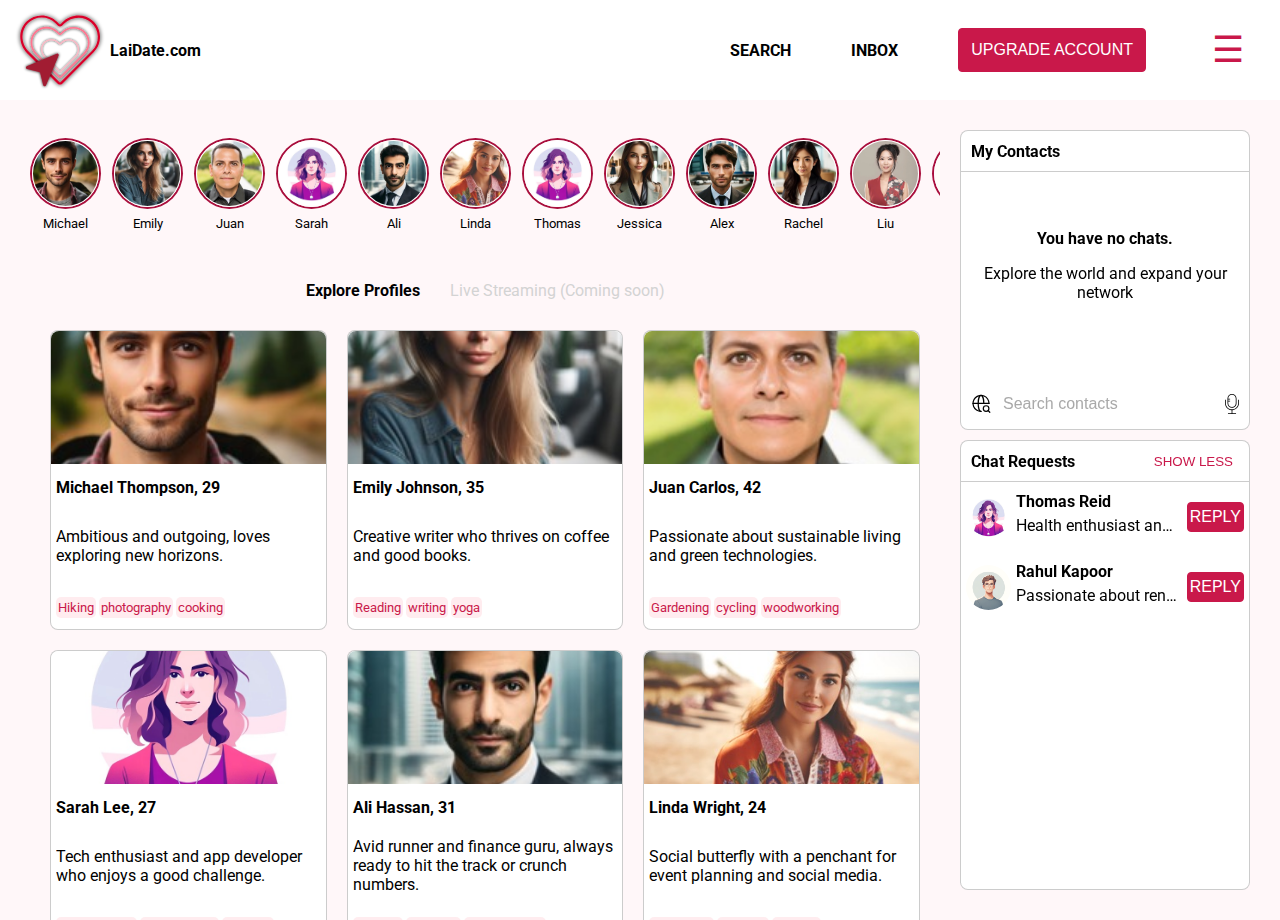
==== index.html @ 53f04664 "updated index.html" ====
<!DOCTYPE html>
<html lang="en">
  <head>
    <meta charset="UTF-8" />
    <meta name="viewport" content="width=device-width, initial-scale=1.0" />
    <title>LaiDate, match your love</title>
    <link
      href="https://fonts.googleapis.com/css2?family=Roboto:wght@400;500;700&display=swap"
      rel="stylesheet"
    />
    <link rel="stylesheet" href="main.css" />
    <script src="./data/rotating-logo.js" defer></script>
  </head>
  <body>
    <div id="main-page-header-placeholder"></div>
    <main>
      <div class="main-page-left-component-container">  
        <div class="main-page-left-upper-component-container">
          <div
            class="main-page-left-upper-component-profile-slider"
            id="main-page-profile-slider-container"
          ></div>
        </div>
        <div class="main-page-left-bottom-component-container">
          <div
            id="main-page-left-bottom-component-page-choose-content"
            class="main-page-left-bottom-component-page-choose-content"
          >
            <div class="main-page-left-bottom-component-page-choose-header">
              <strong> Explore Profiles</strong>
            </div>
            <div
              class="main-page-left-bottom-component-page-choose-header"
              style="color: lightgray"
            >
              Live Streaming (Coming soon)
            </div>
          </div>
          <div
            id="main-page-left-bottom-component-gallery-show-content"
            class="main-page-left-bottom-component-gallery-show-content"
          ></div>
        </div>
      </div>

      <div class="main-page-right-component-container">
        <div class="main-page-right-upper-component-container">
          <div class="main-page-right-upper-component-my-contacts-header">
            <span> My Contacts</span>
          </div>
          <div class="main-page-right-upper-component-chat-message-content">
            <strong id="need-to-be-hidden-strong">You have no chats.</strong>
            <p id="need-to-be-hidden-p">
              Explore the world and expand your network
            </p>
          </div>
          <div class="main-page-right-upper-component-search-bar-content">
            <img
              src="./data/search-globe.svg"
              style="width: 20px; height: 20px"
            />
            <input
              type="text"
              placeholder="Search contacts"
              class="main-page-right-upper-component-search-bar-input-content"
            />
            <button class="main-page-right-upper-component-voice-content">
              <img
                src="./data/voice-on.svg"
                style="width: 20px; height: 20px"
                alt="voice-on"
                id="main-page-right-upper-component-search-bar-voice-status"
              />
            </button>
          </div>
        </div>
        <div class="main-page-right-bottom-component-container">
          <div class="main-page-right-bottom-component-my-contacts-header">
            <span>Chat Requests</span>
            <button
              class="main-page-right-bottom-component-my-contacts-show-less-button"
            >
              SHOW LESS
            </button>
          </div>
          <div class="main-page-right-bottom-component-message-content"></div>
        </div>
      </div>
      <div id="main-page-overlay" class="main-page-overlay-container">
        <span id="main-page-overlay-close" class="main-page-overlay-close"
          >&times;</span
        >
        <img id="main-page-overlay-img" src="" class="main-page-overlay-img" />
        <div class="main-page-overlay-bottom-floating-div">
          <p>Like the picture?</p>
          <p>Communicate with this user</p>
          <button id="main-page-overlay-chat-now-button">
            <img src="./data/white-envelop.svg" />
            CHAT NOW
          </button>
        </div>
      </div>
    </main>
    <script src="main.js"></script>
    <script src="header.js"></script>
  </body>
</html>
---- main.css ----
body {
  /* all pages should copy this */
  margin: auto;
  font-family: "Roboto", sans-serif;
  background-color: #ffb3c11a;
}

main {
  /* all pages should copy this */
  position: relative;
  top: 100px;
  display: grid;
  grid-template-columns: auto 310px; /* left auto width and right 310px width*/
  width: 100vw;
  height: calc(100vh - 100px);
  padding: 20px;
  box-sizing: border-box;
}

.main-page-left-component-container {
  grid-column: 1; /* left auto fill width*/
  overflow-y: auto;
  display: flex;
  flex-direction: column;
  gap: 10px;
  padding: 10px;
  height: calc(100vh - 120px);
}

.main-page-right-component-container {
  grid-column: 2; /* right 310px width coming with margin and padding*/
  position: fixed;
  top: 120px; /* height of header 90px + margin top 10px + padding top 20px  */
  right: 20px; /* always keep right */
  display: flex;
  flex-direction: column;
  justify-content: space-between;
  width: 290px;
  height: calc(100vh - 140px);
  gap: 10px;
  padding: 10px;
}

.main-page-left-upper-component-container {
  flex: 0 1 auto;
  min-height: 100px;
  overflow-x: auto;
  white-space: nowrap;
  padding: 10px 0;
}

.main-page-left-bottom-component-container {
  flex: 1 1 auto;
  display: flex;
  flex-direction: column;
  padding: 10px;
  gap: 10px;
}

.main-page-right-upper-component-container {
  height: 40%;
  display: flex; /* for inside component */
  flex-direction: column;
  background-color: white;
  border: 1px solid rgba(0, 0, 0, 0.2);
  border-radius: 8px;
}

.main-page-right-bottom-component-container {
  height: 60%;
  background-color: white;
  border: 1px solid rgba(0, 0, 0, 0.2);
  border-radius: 8px;
}

.main-page-right-upper-component-container,
.main-page-right-bottom-component-container {
  transition: height 0.3s ease; /* smooth transition for toggling the SHOW LESS/MORE button*/
}

/* right-component */
.main-page-right-upper-component-my-contacts-header,
.main-page-right-bottom-component-my-contacts-header {
  height: 40px;
  display: flex;
  align-items: center;
  justify-content: space-between;
  font-weight: 700;
  border-radius: 8px 8px 0 0;
  border-bottom: 1px solid rgba(0, 0, 0, 0.2);
  padding-left: 10px;
  padding-right: 10px;
}

.main-page-right-upper-component-chat-message-content {
  flex-grow: 1; /* take the rest height */
  display: flex;
  flex-direction: column;
  align-items: center;
  justify-content: center;
  overflow-y: auto;
  text-align: center;
  margin-top: 5px;
  margin-bottom: 10px;
}

.main-page-right-upper-component-search-bar-content {
  height: 40px;
  display: flex;
  align-items: center;
  padding: 5px 10px 5px 10px;
  gap: 10px;
}

.main-page-right-upper-component-search-bar-content img {
  cursor: pointer;
}

.main-page-right-upper-component-search-bar-input-content {
  flex-grow: 1;
  height: 30px;
  border: none;
  color: darkgray;
  font-size: medium;
  background-color: transparent;
}

.main-page-right-upper-component-search-bar-input-content::placeholder {
  color: darkgray;
}
.main-page-right-upper-component-search-bar-input-content:focus {
  outline: none;
}

.main-page-right-upper-component-voice-content {
  width: 20px;
  height: 20px;
  border: none;
  background-color: transparent;
  padding: 0;
}

.main-page-right-bottom-component-my-contacts-show-less-button {
  border: none;
  background-color: white;
  color: #c9184a;
  cursor: pointer;
  text-transform: uppercase;
}

/* left upper component */
.main-page-left-upper-component-profile-slider {
  display: flex;
  height: 100%;
}
.main-page-left-upper-component-one-profile {
  display: inline-block;
  width: 80px;
  height: 80px;
  text-align: center;
  margin-right: 13px;
  margin-left: 2px;
}

.main-page-left-upper-component-one-profile img {
  width: 65px;
  height: 65px;
  border-radius: 50%;
  object-fit: cover;
  border: 1px solid white;
  box-shadow: 0 0 0 2px #a90f3d;
}

.main-page-left-upper-component-one-profile p {
  font-size: small;
  margin-top: 5px;
  height: 10px;
}

/* left bottom component */
.main-page-left-bottom-component-page-choose-content {
  display: flex;
  justify-content: center;
  align-items: center;
  height: 40px;
  gap: 30px;
}

.main-page-left-bottom-component-page-choose-header:hover,
.main-page-left-bottom-component-page-choose-header:focus {
  color: #a90f3d;
}

/* overlay */
.main-page-overlay-container {
  display: none; /* hide it at initilization */
  position: fixed;
  top: 0;
  left: 0;
  right: 0;
  bottom: 0;
  background: rgba(0, 0, 0, 0.8);
  align-items: center;
  justify-content: center;
  z-index: 2000;
  flex-direction: column;
}
.main-page-overlay-img {
  width: 350px;
  height: 550px;
}
.main-page-overlay-close {
  position: absolute;
  top: 10px;
  right: 20px;
  font-size: 30px;
  font-weight: bold;
  color: white;
  cursor: pointer;
}
.main-page-overlay-close:hover {
  color: #c9184a;
}
.main-page-overlay-bottom-floating-div {
  position: absolute;
  bottom: 350px;
  width: 350px;
  height: 120px;
  background: rgba(255, 255, 255, 0.7);
  color: black;
  padding: 10px;
  text-align: center;
  line-height: 2;
}
.main-page-overlay-bottom-floating-div p {
  margin: 0;
}
.main-page-overlay-bottom-floating-div button {
  width: 150px;
  height: 40px;
  background-color: #c9184a;
  border: 1px solid #a90f3d;
  box-shadow: 0px 8px 16px 0px rgba(0, 0, 0, 0.5);
  color: white;
  border-radius: 4px;
  cursor: pointer;
  text-align: center;
  padding: 5px 10px;
  margin-top: 5px;
  line-height: 30px;
}
.main-page-overlay-bottom-floating-div button:hover {
  background-color: #a90f3d;
  transition: height 0.3s ease;
}
.main-page-overlay-bottom-floating-div button img {
  width: 20px;
  height: 20px;
  vertical-align: middle;
  margin-bottom: 2px;
  margin-right: 3px;
}

/* right bottom component */
.main-page-right-bottom-component-message-content {
  display: flex;
  flex-direction: column;
  overflow-y: scroll;
  height: 90%;
  margin-top: 5px;
  margin-bottom: 10px;
  gap: 10px;
}
.main-page-right-bottom-component-one-chat-request {
  display: flex;
  height: 60px;
  width: 288px;
  align-items: center;
}
.main-page-right-bottom-component-one-chat-request-image {
  width: 45px;
  height: 45px;
  border-radius: 50%;
  margin-left: 5px;
  margin-right: 5px;
  object-fit: cover;
}
.main-page-right-bottom-component-one-chat-request-user-info-content {
  height: 100%;
  flex: 1;
  overflow: hidden;
}
.main-page-right-bottom-component-one-chat-request-name,
.main-page-right-upper-component-chat-message-person-name {
  font-weight: 700;
  margin-top: 5px;
  margin-bottom: 0;
  overflow: hidden;
  white-space: nowrap;
  text-overflow: ellipsis;
}
.main-page-right-bottom-component-one-chat-request-description,
.main-page-right-upper-component-chat-message-person-history {
  font-size: 16px;
  margin-top: 5px;
  margin-bottom: 0;
  overflow: hidden;
  white-space: nowrap;
  text-overflow: ellipsis;
}
.main-page-right-bottom-component-one-chat-request-reply-button {
  background-color: #c9184a;
  width: fit-content;
  color: white;
  padding: 5px 2px 5px 2px;
  font-size: inherit;
  border: 1px solid #c9184a;
  border-radius: 4px;
  cursor: pointer;
  margin-left: 5px;
  margin-right: 5px;
}
.main-page-right-bottom-component-one-chat-request-reply-button:hover {
  background-color: #a90f3d;
  transition: background-color 0.3s ease;
}

/* right upper component */
.main-page-right-upper-component-one-chat-message {
  display: flex;
  height: 60px;
  width: 288px;
  align-items: center;
}
.main-page-right-upper-component-one-chat-message-image {
  width: 45px;
  height: 45px;
  border-radius: 50%;
  margin-left: 5px;
  margin-right: 5px;
  object-fit: cover;
}

.main-page-right-upper-component-chat-message-user-info {
  height: 100%;
  flex: 1;
  overflow: hidden;
  display: flex;
  flex-direction: column;
  align-items: flex-start;
  justify-content: center;
  margin-right: 6px;
}

/* gallery card at left bottom component */
.main-page-left-bottom-component-explore-profile-gallery {
  display: flex;
  flex-wrap: wrap;
  justify-content: center;
}
.main-page-left-bottom-component-gallery-show-content {
  display: flex;
  flex-wrap: wrap;
  align-items: flex-start;
  justify-content: flex-start;
}

.main-page-left-bottom-component-profile-gallery-card {
  flex: 1 1 22%;
  min-width: 210px;
  max-width: 300px;
  height: 300px;
  margin: 10px;
  box-sizing: border-box;
  background: white;
  border-radius: 8px;
  border: 1px solid rgba(0, 0, 0, 0.2);
}
.main-page-left-bottom-component-profile-gallery-card-image {
  width: 100%;
  height: 133px;
  object-fit: cover;
  border-radius: 8px 8px 0 0;
}
.main-page-left-bottom-component-profile-gallery-card-info-content {
  display: flex;
  flex-direction: column;
  justify-content: space-between;
  padding: 5px;
  height: 145px;
}
.main-page-left-bottom-component-profile-gallery-card-info-content h4 {
  margin-top: 5px;
  margin-bottom: 5px;
}
.main-page-left-bottom-component-profile-gallery-card-info-content p {
  display: -webkit-box;
  -webkit-line-clamp: 3;
  -webkit-box-orient: vertical;
  overflow: hidden;
  text-overflow: ellipsis;
  margin-top: 5px;
  margin-bottom: 5px;
}
.main-page-left-bottom-component-profile-gallery-card-tag-list {
  top: 0;
  margin-top: 5px;
  max-height: 45px;
  overflow-y: hidden;
}
.main-page-left-bottom-component-profile-gallery-card-one-tag {
  display: inline-block;
  color: #c9184a;
  background-color: #ffb3c141;
  padding: 3px 2px 3px 2px;
  margin-top: 3px;
  margin-right: 3px;
  border-radius: 5px;
  font-size: 0.8em;
}
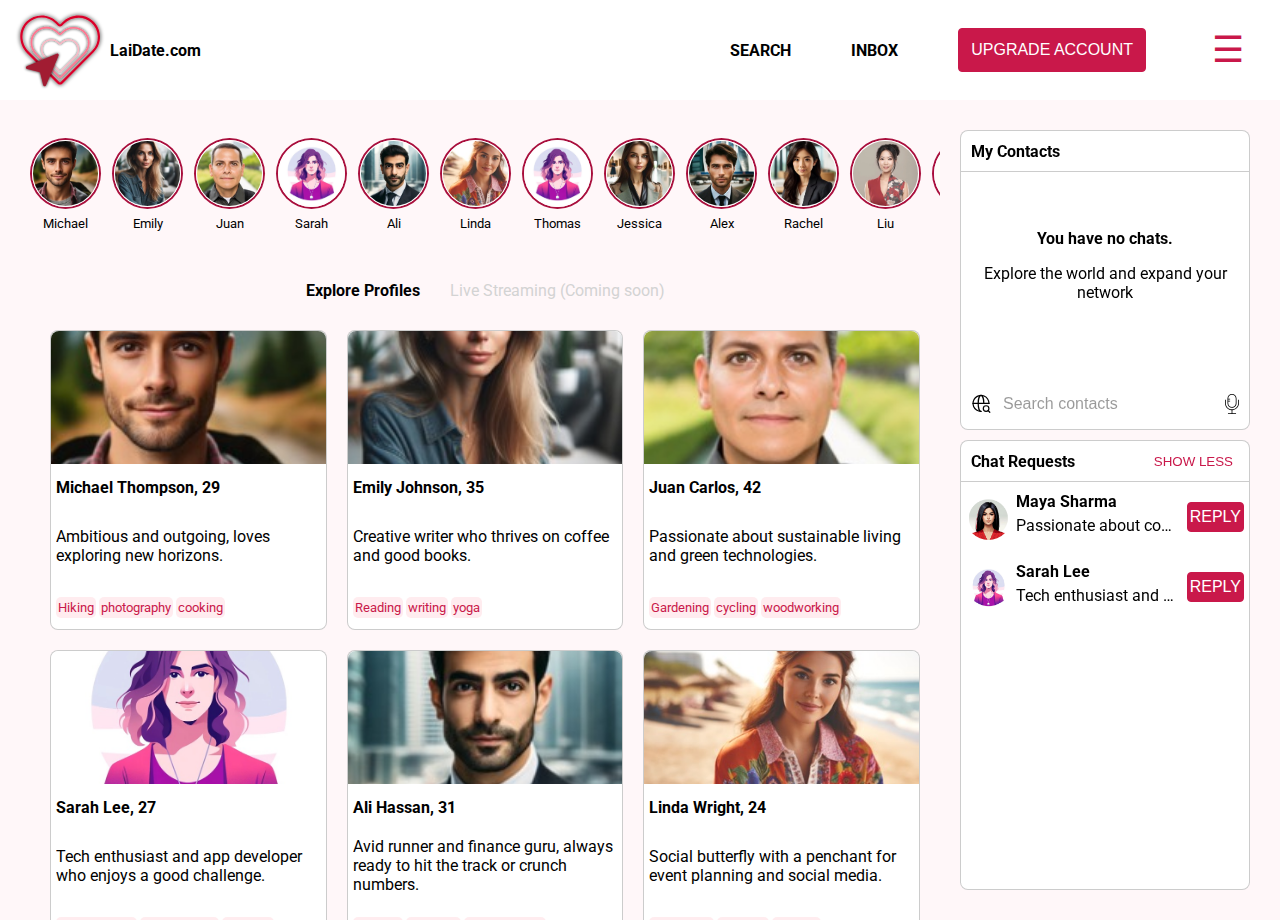
==== commit 9dd11b96: "Update global variable CSS to all pages" ====
--- a/index.html
+++ b/index.html
@@ -14,7 +14,7 @@
   <body>
     <div id="main-page-header-placeholder"></div>
     <main>
-      <div class="main-page-left-component-container">  
+      <div class="main-page-left-component-container">
         <div class="main-page-left-upper-component-container">
           <div
             class="main-page-left-upper-component-profile-slider"
@@ -31,7 +31,7 @@
             </div>
             <div
               class="main-page-left-bottom-component-page-choose-header"
-              style="color: lightgray"
+              style="color: lightgray; cursor: not-allowed"
             >
               Live Streaming (Coming soon)
             </div>
--- a/main.css
+++ b/main.css
@@ -1,8 +1,21 @@
 body {
+  --backgroundLightPink: #ffb3c11a;
+  --darkRed: #a90f3d;
+  --secondDarkRed: #c9184a;
+  --mostLightPink: #ffb3c141;
+  --lightGrey: rgba(0, 0, 0, 0.2);
+  --secondDarkGrey: rgba(0, 0, 0, 0.4);
+  --darkGrey: rgba(0, 0, 0, 0.8);
+  --whiteColor: #fff;
+  --backgroundLightBlue: #cbeef3c4;
+  --backgroundPink: #f49cbb;
+  --commonBorderRadiusPx: 8px;
+  --commonOneDimensionPaddingPx: 10px;
+  --commonTwoDimensionPaddingPx: 10px 20px;
   /* all pages should copy this */
   margin: auto;
   font-family: "Roboto", sans-serif;
-  background-color: #ffb3c11a;
+  background-color: var(--backgroundLightPink);
 }
 
 main {
@@ -23,7 +36,7 @@
   display: flex;
   flex-direction: column;
   gap: 10px;
-  padding: 10px;
+  padding: var(--commonOneDimensionPaddingPx);
   height: calc(100vh - 120px);
 }
 
@@ -38,7 +51,7 @@
   width: 290px;
   height: calc(100vh - 140px);
   gap: 10px;
-  padding: 10px;
+  padding: var(--commonOneDimensionPaddingPx);
 }
 
 .main-page-left-upper-component-container {
@@ -53,7 +66,7 @@
   flex: 1 1 auto;
   display: flex;
   flex-direction: column;
-  padding: 10px;
+  padding: var(--commonOneDimensionPaddingPx);
   gap: 10px;
 }
 
@@ -61,16 +74,16 @@
   height: 40%;
   display: flex; /* for inside component */
   flex-direction: column;
-  background-color: white;
-  border: 1px solid rgba(0, 0, 0, 0.2);
-  border-radius: 8px;
+  background-color: var(--whiteColor);
+  border: 1px solid var(--lightGrey);
+  border-radius: var(--commonBorderRadiusPx);
 }
 
 .main-page-right-bottom-component-container {
   height: 60%;
-  background-color: white;
-  border: 1px solid rgba(0, 0, 0, 0.2);
-  border-radius: 8px;
+  background-color: var(--whiteColor);
+  border: 1px solid var(--lightGrey);
+  border-radius: var(--commonBorderRadiusPx);
 }
 
 .main-page-right-upper-component-container,
@@ -87,7 +100,7 @@
   justify-content: space-between;
   font-weight: 700;
   border-radius: 8px 8px 0 0;
-  border-bottom: 1px solid rgba(0, 0, 0, 0.2);
+  border-bottom: 1px solid var(--lightGrey);
   padding-left: 10px;
   padding-right: 10px;
 }
@@ -102,6 +115,7 @@
   text-align: center;
   margin-top: 5px;
   margin-bottom: 10px;
+  cursor: pointer;
 }
 
 .main-page-right-upper-component-search-bar-content {
@@ -120,13 +134,13 @@
   flex-grow: 1;
   height: 30px;
   border: none;
-  color: darkgray;
+  color: var(--secondDarkGrey);
   font-size: medium;
   background-color: transparent;
 }
 
 .main-page-right-upper-component-search-bar-input-content::placeholder {
-  color: darkgray;
+  color: var(--secondDarkGrey);
 }
 .main-page-right-upper-component-search-bar-input-content:focus {
   outline: none;
@@ -142,8 +156,8 @@
 
 .main-page-right-bottom-component-my-contacts-show-less-button {
   border: none;
-  background-color: white;
-  color: #c9184a;
+  background-color: var(--whiteColor);
+  color: var(--secondDarkRed);
   cursor: pointer;
   text-transform: uppercase;
 }
@@ -160,6 +174,7 @@
   text-align: center;
   margin-right: 13px;
   margin-left: 2px;
+  cursor: pointer;
 }
 
 .main-page-left-upper-component-one-profile img {
@@ -167,8 +182,8 @@
   height: 65px;
   border-radius: 50%;
   object-fit: cover;
-  border: 1px solid white;
-  box-shadow: 0 0 0 2px #a90f3d;
+  border: 1px solid var(--whiteColor);
+  box-shadow: 0 0 0 2px var(--darkRed);
 }
 
 .main-page-left-upper-component-one-profile p {
@@ -188,7 +203,7 @@
 
 .main-page-left-bottom-component-page-choose-header:hover,
 .main-page-left-bottom-component-page-choose-header:focus {
-  color: #a90f3d;
+  color: var(--darkRed);
 }
 
 /* overlay */
@@ -199,7 +214,7 @@
   left: 0;
   right: 0;
   bottom: 0;
-  background: rgba(0, 0, 0, 0.8);
+  background: var(--darkGrey);
   align-items: center;
   justify-content: center;
   z-index: 2000;
@@ -215,11 +230,11 @@
   right: 20px;
   font-size: 30px;
   font-weight: bold;
-  color: white;
+  color: var(--whiteColor);
   cursor: pointer;
 }
 .main-page-overlay-close:hover {
-  color: #c9184a;
+  color: var(--secondDarkRed);
 }
 .main-page-overlay-bottom-floating-div {
   position: absolute;
@@ -228,7 +243,7 @@
   height: 120px;
   background: rgba(255, 255, 255, 0.7);
   color: black;
-  padding: 10px;
+  padding: var(--commonOneDimensionPaddingPx);
   text-align: center;
   line-height: 2;
 }
@@ -238,10 +253,10 @@
 .main-page-overlay-bottom-floating-div button {
   width: 150px;
   height: 40px;
-  background-color: #c9184a;
-  border: 1px solid #a90f3d;
-  box-shadow: 0px 8px 16px 0px rgba(0, 0, 0, 0.5);
-  color: white;
+  background-color: var(--secondDarkRed);
+  border: 1px solid var(--darkRed);
+  box-shadow: 0px 8px 16px 0px var(--secondDarkGrey);
+  color: var(--whiteColor);
   border-radius: 4px;
   cursor: pointer;
   text-align: center;
@@ -250,7 +265,7 @@
   line-height: 30px;
 }
 .main-page-overlay-bottom-floating-div button:hover {
-  background-color: #a90f3d;
+  background-color: var(--darkRed);
   transition: height 0.3s ease;
 }
 .main-page-overlay-bottom-floating-div button img {
@@ -309,19 +324,19 @@
   text-overflow: ellipsis;
 }
 .main-page-right-bottom-component-one-chat-request-reply-button {
-  background-color: #c9184a;
+  background-color: var(--secondDarkRed);
   width: fit-content;
-  color: white;
+  color: var(--whiteColor);
   padding: 5px 2px 5px 2px;
   font-size: inherit;
-  border: 1px solid #c9184a;
+  border: 1px solid var(--secondDarkRed);
   border-radius: 4px;
   cursor: pointer;
   margin-left: 5px;
   margin-right: 5px;
 }
 .main-page-right-bottom-component-one-chat-request-reply-button:hover {
-  background-color: #a90f3d;
+  background-color: var(--darkRed);
   transition: background-color 0.3s ease;
 }
 
@@ -372,9 +387,9 @@
   height: 300px;
   margin: 10px;
   box-sizing: border-box;
-  background: white;
-  border-radius: 8px;
-  border: 1px solid rgba(0, 0, 0, 0.2);
+  background: var(--whiteColor);
+  border-radius: var(--commonBorderRadiusPx);
+  border: 1px solid var(--lightGrey);
 }
 .main-page-left-bottom-component-profile-gallery-card-image {
   width: 100%;
@@ -410,8 +425,8 @@
 }
 .main-page-left-bottom-component-profile-gallery-card-one-tag {
   display: inline-block;
-  color: #c9184a;
-  background-color: #ffb3c141;
+  color: var(--secondDarkRed);
+  background-color: var(--mostLightPink);
   padding: 3px 2px 3px 2px;
   margin-top: 3px;
   margin-right: 3px;
